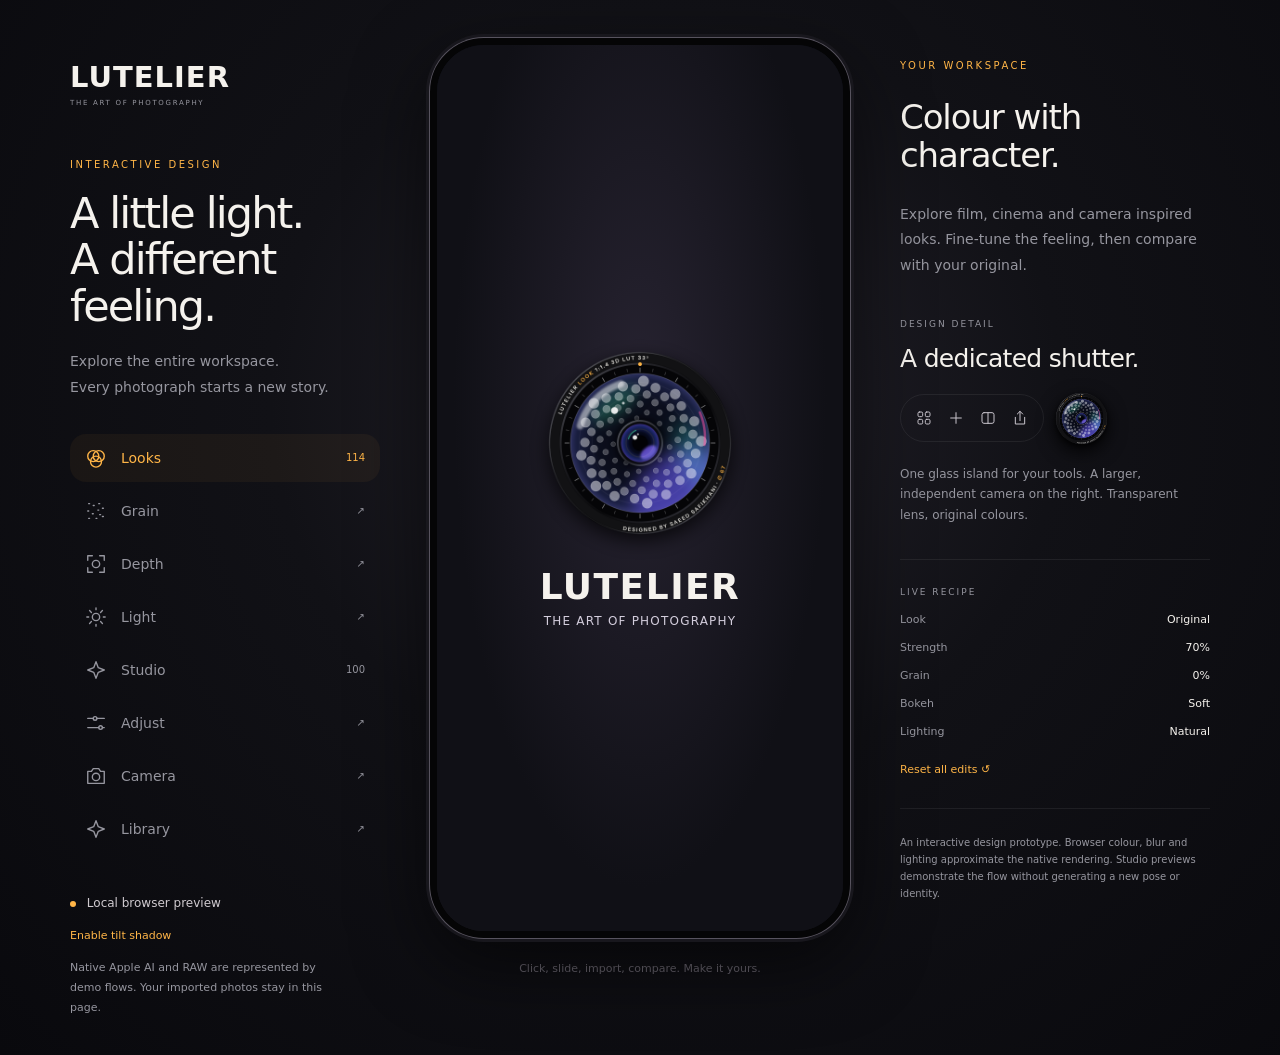
==== LutelierPreview/Lutelier-interactive.html @ 5f9df7eb "Refine glass editor controls and add advanced local depth workflow" ====
<!doctype html>
<html lang="en"><head><meta charset="utf-8"><meta name="viewport" content="width=device-width,initial-scale=1"><title>Lutelier · Interactive design</title><style>:root{color-scheme:dark;--amber:#ffb547;--ink:#0e0e13;--muted:#96969f;--phone-radius:54px;--screen-inset:16px;--island-radius:calc(var(--phone-radius) - var(--screen-inset))}*{box-sizing:border-box}body{margin:0;background:radial-gradient(ellipse at 52% 38%,#24222b 0,#111116 42%,#09090d 100%);color:#f5f2ed;font:14px 'DM Sans',-apple-system,BlinkMacSystemFont,sans-serif;min-height:100vh;display:grid;grid-template-columns:minmax(230px,1fr) 440px minmax(230px,1fr);gap:40px;padding:38px 5vw}button,input,select,textarea{font:inherit}button{cursor:pointer;color:inherit;border:0;background:none;-webkit-tap-highlight-color:transparent}button:focus-visible,input:focus-visible,textarea:focus-visible,select:focus-visible{outline:2px solid var(--amber);outline-offset:3px}button:hover{filter:brightness(1.2)}button:disabled{opacity:.35;cursor:not-allowed}svg{width:22px;height:22px;fill:none;stroke:currentColor;stroke-width:1.5;stroke-linecap:round;stroke-linejoin:round}.defs{position:absolute;width:0;height:0}.rail,.details{max-width:310px;padding-top:22px}.rail{justify-self:end;width:100%}.brand{display:flex;gap:12px;align-items:center;font:36px 'Instrument Serif',Georgia,serif}.brand img{width:52px;height:52px;border-radius:15px}.brand small{display:block;font:7px 'DM Sans',sans-serif;letter-spacing:2px;margin-top:5px;color:var(--muted)}.eyebrow{font-size:10px;letter-spacing:2.5px;color:var(--amber);margin-top:52px}.rail h1{font:48px/1.05 'Instrument Serif',Georgia,serif;margin:20px 0}.intro,.details>p:not(.eyebrow){color:var(--muted);line-height:1.8}.rail nav{display:grid;gap:5px;margin:34px 0}.rail nav button{text-align:left;display:flex;align-items:center;gap:14px;padding:13px 15px;border-radius:16px;color:var(--muted)}.rail nav button.active{color:var(--amber);background:#ffb5470d}.rail nav button span{margin-left:auto;font-size:10px}.rail-footer{font-size:12px;color:#d0cbd0;line-height:1.8;margin-top:40px}.rail-footer small{display:block;color:var(--muted);font-size:11px;margin-top:12px;max-width:260px}.dot{display:inline-block;width:6px;height:6px;background:var(--amber);border-radius:50%;margin-right:7px}main{display:flex;flex-direction:column;align-items:center}.phone{width:420px;height:900px;background:var(--ink);border:7px solid #050506;border-radius:var(--phone-radius);position:relative;overflow:hidden;box-shadow:0 0 0 1px #57535e,0 0 0 4px #18171d,0 24px 75px #0009}.status{height:48px;padding:12px 27px 0;display:flex;justify-content:space-between;font-size:12px;font-weight:600;position:relative;z-index:5;pointer-events:none}.dynamic-island{position:absolute;width:116px;height:28px;border-radius:22px;background:#000;left:50%;transform:translateX(-50%);top:9px}.editor{height:calc(100% - 48px);display:flex;flex-direction:column;gap:12px;padding:4px 16px 30px}header{display:flex;align-items:center;justify-content:space-between;height:47px;flex-shrink:0}.brand.small{font-size:25px;gap:8px}.brand.small img{width:34px;height:34px;border-radius:10px}.brand.small small{font-size:5.5px;letter-spacing:1.5px}.header-actions{display:flex;gap:3px}.header-actions button{padding:5px}.header-actions svg{width:18px}.photo{flex:1;min-height:230px;position:relative;border-radius:25px;overflow:hidden;background:#29272d;touch-action:none}.portrait{width:100%;height:100%;object-fit:cover;position:absolute;inset:0;transform-origin:50% 45%;pointer-events:none}#noise,#relight,#vignette{position:absolute;inset:0;pointer-events:none}#noise{filter:url(#grain-noise);opacity:0;mix-blend-mode:soft-light}#vignette{background:radial-gradient(ellipse,transparent 45%,#000);opacity:0}.photo-caption{position:absolute;bottom:12px;left:12px;right:12px;padding:10px 12px;background:#17171a77;backdrop-filter:blur(22px);border:1px solid #fff1;display:flex;justify-content:space-between;gap:8px;border-radius:30px;font-size:9px;pointer-events:none}.photo-caption span:first-child{color:#e0dbd5b0}.glass{background:linear-gradient(145deg,#fff0,#fff05),#232329b5;border:1px solid #ffffff18;box-shadow:inset 0 1px 0 #ffffff12,0 7px 24px #0002;backdrop-filter:blur(30px) saturate(1.2)}.inspector{height:246px;border-radius:27px;padding:12px;flex-shrink:0;overflow:hidden}.tabs{display:flex;gap:1px;overflow:auto;scrollbar-width:none;margin-bottom:12px}.tabs button{padding:9px 10px;border-radius:22px;font-size:11px;color:var(--muted);white-space:nowrap}.tabs button.active{background:#ffffff12;color:var(--amber)}.controls{height:179px;overflow:auto;scrollbar-width:thin;scrollbar-color:#ffffff22 transparent}.controls h3{font-size:14px;margin:2px 0 10px}.search-row{display:flex;align-items:center;gap:5px;margin-bottom:10px}.search-row svg{width:16px;color:var(--muted)}input[type=search]{min-width:0;border:0;background:none;color:white;width:100%;font-size:10px;outline:none}select{color:var(--amber);border:0;background:#26262d;border-radius:8px;padding:4px;font-size:10px;max-width:105px}.looks{display:flex;gap:9px;overflow:auto;padding:2px 2px 8px;scrollbar-width:none}.look{flex:0 0 76px;padding:0;text-align:left}.look img{width:76px;height:72px;object-fit:cover;border-radius:13px;border:2px solid transparent}.look.active img{border-color:var(--amber)}.look span{display:block;font-size:9px;white-space:nowrap;overflow:hidden;text-overflow:ellipsis;margin-top:3px}.look.active{color:var(--amber)}.range{margin:9px 0}.range label{font-size:10px;display:flex;justify-content:space-between;color:#ddd9de}.range output{color:var(--muted);font-variant-numeric:tabular-nums}input[type=range]{width:100%;height:4px;accent-color:var(--amber);cursor:pointer;margin:8px 0;background:transparent}.caption{font-size:10px;color:var(--muted);line-height:1.55}.pills{display:flex;gap:6px;overflow:auto;scrollbar-width:none;margin-bottom:9px}.pill{white-space:nowrap;font-size:10px;padding:8px 12px;border-radius:22px;background:#ffffff08;border:1px solid #ffffff10}.pill.active{background:var(--amber);color:#17121a;border-color:var(--amber)}.amber{background:linear-gradient(135deg,#ffc66a,var(--amber));color:#1d160d;border-radius:28px;padding:13px 18px;width:100%;font-weight:600;font-size:12px}.secondary{background:#ffffff08;border:1px solid #fff2;border-radius:22px;padding:10px 14px;font-size:11px}.text-button{color:var(--amber);padding:10px 0;font-size:11px}.toolbar{display:flex;align-items:center;gap:14px;height:68px;flex-shrink:0}.control-island{height:58px;border-radius:var(--island-radius);display:flex;align-items:center;justify-content:space-around;flex:1;padding:5px}.control-island button{width:47px;height:46px;border-radius:24px;display:grid;place-items:center;color:#d6d2d9}.control-island button.selected{color:var(--amber);background:#ffb54710}.camera-button{width:68px;height:68px;border-radius:22px;border:1px solid #ffffff22;position:relative;padding:0;overflow:hidden;box-shadow:0 0 22px #ffb54716;flex-shrink:0}.camera-button img,.mini-camera img{position:absolute;inset:0;width:100%;height:100%}.mono{filter:grayscale(1)}.gold{mask-image:radial-gradient(circle at 49% 49%,black 0,black 10%,transparent 18%);-webkit-mask-image:radial-gradient(circle at 49% 49%,black 0,black 10%,transparent 18%)}.home-indicator{position:absolute;bottom:8px;height:4px;width:125px;left:50%;transform:translateX(-50%);border-radius:5px;background:#eee;z-index:8;pointer-events:none}.under-phone{color:#68646e;font-size:11px;margin:24px 0}.details h2{font:34px 'Instrument Serif',Georgia,serif;line-height:1.1}.details .eyebrow{margin-top:0}.detail-card{padding:22px 0;border-bottom:1px solid #fff1}.detail-card>span{letter-spacing:2px;font-size:9px;color:var(--muted)}.detail-card h3{font:25px 'Instrument Serif',Georgia,serif;margin:14px 0}.detail-card p{font-size:12px;line-height:1.7;color:var(--muted)}.mini-toolbar{display:flex;align-items:center;gap:12px;margin:20px 0}.mini-island{border-radius:24px;background:#fff06;border:1px solid #fff1;padding:15px;color:#c8c4cc}.mini-camera{width:51px;height:51px;position:relative;overflow:hidden;border-radius:16px}.recipe-line{display:flex;justify-content:space-between;margin:15px 0;font-size:11px}.recipe-line span{color:var(--muted)}.fineprint{font-size:10px!important;line-height:1.7!important;margin-top:25px}#comparison{display:none;position:absolute;inset:0;pointer-events:none}#comparison span,#comparison b{position:absolute;top:15px;background:#0006;border-radius:14px;padding:6px 9px;font-size:8px;letter-spacing:1px;font-weight:400}#comparison span{left:12px}#comparison b{right:12px}.divider{position:absolute;top:0;bottom:0;left:50%;width:1px;background:#fff9}.divider i{position:absolute;top:48%;left:-14px;width:29px;height:29px;background:#2229;border:1px solid #fff7;border-radius:50%;text-align:center;line-height:27px;font-style:normal}#compare-range{display:none;position:absolute;inset:0;width:100%;height:100%;opacity:0;margin:0}#toast{position:absolute;z-index:30;bottom:112px;left:20px;right:20px;padding:14px 18px;border-radius:20px;background:#35313cf0;backdrop-filter:blur(25px);color:#eee;font-size:11px;line-height:1.6;text-align:center;box-shadow:0 5px 25px #0007;opacity:0;pointer-events:none;transition:opacity .2s}#toast.visible{opacity:1}#screen{position:absolute;inset:48px 0 0;z-index:6;background:var(--ink);padding:0 16px 30px;overflow:auto;scrollbar-width:none}#screen[hidden]{display:none}.screen-header{display:flex;justify-content:space-between;align-items:center;height:43px;flex-shrink:0}.screen-header span{font-size:9px;letter-spacing:1.5px;color:var(--muted)}.screen-header strong{font-size:16px;font-weight:500}.screen-header button{color:var(--amber);font-size:12px}.studio-heading{font:39px/1.02 'Instrument Serif',Georgia,serif;margin:22px 0 12px}.studio-search{display:flex;gap:12px;margin:20px 0 14px}.studio-search .glass{padding:13px;border-radius:26px;flex:1;display:flex;gap:8px}.studio-search svg{width:17px}.studio-search button{width:42px;height:42px;border-radius:50%;border:1px solid #fff2;background:#fff08;color:var(--amber)}.studio-panel{padding:14px;border-radius:27px;margin:17px 0}.selected-template{display:flex;gap:12px}.selected-template img{width:103px;height:139px;object-fit:cover;border-radius:16px}.selected-template h3{font:22px 'Instrument Serif',Georgia,serif;margin:5px 0 3px}.selected-template p{color:var(--amber);font-size:10px}.selected-template .secondary{padding:8px;font-size:9px;margin-top:5px}.brief{background:#0002;color:#bfbac4;border:1px solid #fff1;border-radius:14px;padding:10px;width:100%;height:73px;resize:vertical;font-size:10px;line-height:1.5;margin-top:12px}.toggles{display:grid;grid-template-columns:1fr 1fr;gap:10px;margin:12px 0 18px}.toggle{display:flex;align-items:center;gap:7px;font-size:11px}.toggle input{appearance:none;width:31px;height:18px;border-radius:20px;background:#55515b;position:relative;cursor:pointer;margin:0}.toggle input:before{content:'';width:14px;height:14px;background:white;border-radius:50%;position:absolute;top:2px;left:2px;transition:transform .2s}.toggle input:checked{background:var(--amber)}.toggle input:checked:before{transform:translateX(13px)}.grid{display:grid;grid-template-columns:repeat(3,1fr);gap:12px 8px}.template{padding:0;text-align:left}.template img{width:100%;height:139px;object-fit:cover;border-radius:15px;border:2px solid transparent}.template.active img{border-color:var(--amber)}.template strong{display:block;font-size:10px;font-weight:500;margin:5px 0}.template small{font-size:9px;color:var(--muted)}details{font-size:10px;color:var(--muted);line-height:1.6;margin-top:12px}summary{cursor:pointer}a{color:var(--amber)}.empty{padding:40px 20px;text-align:center;color:var(--muted);line-height:1.8}.result-photo{position:relative;height:480px;border-radius:24px;overflow:hidden;margin:20px 0}.result-photo img{position:absolute;width:100%;height:100%;object-fit:cover}.result-photo .after{clip-path:inset(0 0 0 50%);filter:sepia(.3) saturate(1.3) contrast(1.12)}.result-photo .divider{left:50%}.result-photo input{position:absolute;inset:0;width:100%;height:100%;opacity:0;margin:0}.two-buttons{display:flex;gap:10px;margin:17px 0}.two-buttons>*{flex:1}.camera-screen{background:#111!important;display:flex;flex-direction:column;gap:12px}.camera-feed{position:absolute;inset:0;z-index:-1;background:#000}.camera-feed img,.camera-feed video{width:100%;height:100%;object-fit:cover;opacity:.75}.camera-grid{position:absolute;inset:0;background:linear-gradient(to right,transparent 33%,#fff3 33%,#fff3 33.2%,transparent 33.2%,transparent 66%,#fff3 66%,#fff3 66.2%,transparent 66.2%),linear-gradient(to bottom,transparent 33%,#fff3 33%,#fff3 33.2%,transparent 33.2%,transparent 66%,#fff3 66%,#fff3 66.2%,transparent 66.2%);pointer-events:none}.camera-spacer{flex:1;min-height:120px}.camera-controls{padding:16px;border-radius:26px}.camera-controls .ranges{max-height:165px;overflow:auto}.histogram{height:28px;display:flex;align-items:end;gap:2px;margin-bottom:14px}.histogram i{flex:1;background:#ffb54799}.camera-screen .toggles{grid-template-columns:repeat(3,1fr)}.shutter-row{display:flex;align-items:center;justify-content:space-around;margin-bottom:10px;font-size:11px;letter-spacing:2px}.shutter{width:72px;height:72px;border:2px solid white;border-radius:50%;padding:5px}.shutter:after{content:'';display:block;width:100%;height:100%;border-radius:50%;background:#fff}.library-grid{margin-top:20px}.library-grid img{height:180px}.library-grid .template{position:relative}.library-grid button.remove{color:#ee918e;font-size:10px;margin:7px 0}.modal-menu{display:grid;gap:10px;padding:24px 0}.modal-menu button{text-align:left;padding:17px;border-radius:16px;background:#fff06}.assistant-input{width:100%;min-height:150px;border-radius:22px;padding:18px;background:#fff06;border:1px solid #fff1;color:white;margin:20px 0;font-size:13px;resize:vertical}.screen-heading{font:34px 'Instrument Serif',Georgia,serif;margin:24px 0 14px}.focus-ring{position:absolute;width:70px;height:70px;border:1px solid var(--amber);border-radius:12px;pointer-events:none}.pill-row-label{font-size:9px;color:var(--muted);letter-spacing:1.5px;margin:14px 0 9px}.credits{padding:12px 0;font-size:10px;line-height:1.7;color:var(--muted)}.motion-flash{animation:flash .4s}@keyframes flash{0%{opacity:.1}100%{opacity:1}}@media(max-width:1200px){body{gap:25px;padding:25px 3vw;grid-template-columns:1fr 420px 1fr}.rail h1{font-size:38px}.details h2{font-size:28px}}@media(max-width:1000px){body{grid-template-columns:1fr 420px}.details{display:none}.rail{max-width:240px}}@media(max-width:680px){body{display:block;padding:0;background:#0e0e13}.rail,.details,.under-phone{display:none}.phone{width:100%;max-width:440px;height:100dvh;min-height:700px;border:0;box-shadow:none;border-radius:0}.status{height:44px}.editor{height:calc(100% - 44px)}#screen{top:44px}.dynamic-island{display:none}.inspector{height:240px}.phone .control-island{border-radius:38px}}@media(prefers-reduced-motion:reduce){*{animation:none!important;transition:none!important}}

#bloom{position:absolute;inset:0;width:100%;height:100%;object-fit:cover;pointer-events:none;mix-blend-mode:screen;transform-origin:50% 45%;}

:root{--apple-font:-apple-system,BlinkMacSystemFont,"SF Pro Display","SF Pro Text",system-ui,sans-serif;--lens-shadow-x:0px;--lens-shadow-y:6px}
*{font-family:var(--apple-font)!important;scrollbar-width:none!important;-ms-overflow-style:none}
*::-webkit-scrollbar{display:none!important;width:0!important;height:0!important}
body{font-family:var(--apple-font);-webkit-font-smoothing:antialiased}
.brand{font-weight:600;letter-spacing:-1.3px}.brand.small{letter-spacing:-.9px}.brand small{letter-spacing:1.7px;font-weight:500}
.brand{font-weight:800;letter-spacing:1px;font-size:29px}.brand.small{font-weight:800;letter-spacing:.8px;font-size:22px}
.rail h1{font-size:43px;line-height:1.08;font-weight:500;letter-spacing:-1.9px}
.details h2,.screen-heading{font-weight:500;letter-spacing:-1.1px}.detail-card h3{font-weight:500;letter-spacing:-.7px}
.studio-heading{font-size:37px;font-weight:500;letter-spacing:-1.4px;line-height:1.07}
.selected-template h3{font-size:20px;font-weight:500;letter-spacing:-.6px}
.lens-mark{display:inline-block;position:relative;width:52px;height:52px;flex-shrink:0;border-radius:50%;filter:drop-shadow(var(--lens-shadow-x) var(--lens-shadow-y) 7px #000b)}
.brand .lens-mark img{width:100%;height:100%;border-radius:0;clip-path:circle(38% at 50% 50%);transform:scale(1.31);display:block}
.brand.small .lens-mark{width:34px;height:34px}
.lens-camera{background:transparent!important;border:0!important;border-radius:50%;box-shadow:none!important;overflow:visible;filter:drop-shadow(var(--lens-shadow-x) var(--lens-shadow-y) 9px #000d)}
.lens-camera img{clip-path:none;transform:scale(1.31);border-radius:0}
.lens-camera img.mono{filter:grayscale(1)}
.camera-button{touch-action:none;--camera-turn:0deg}
.camera-button img{transform:scale(1.31) rotate(var(--camera-turn));transition:transform .16s cubic-bezier(.2,.75,.25,1);pointer-events:none;user-select:none;-webkit-user-drag:none}
.camera-button.camera-pressed{--camera-turn:90deg}
.camera-tools{display:flex;justify-content:space-around;border-radius:28px;padding:4px;flex-shrink:0}.camera-tools button{width:48px;height:44px;position:relative;display:grid;place-items:center;border-radius:22px}.camera-tools button.active{color:var(--amber);background:#ffb54715}.camera-tools small{position:absolute;right:3px;bottom:2px;font-size:8px}.camera-screen .camera-feed{inset:auto;overflow:hidden;transition:width .22s,height .22s;opacity:1}.camera-screen .camera-controls[hidden]{display:none}.shutter-row>button:not(.shutter){width:94px;min-height:44px;letter-spacing:1px;font-weight:600;border-radius:22px;background:#ffffff0a}.camera-mode-button[aria-pressed=true]{color:var(--amber);background:#ffb54720!important}.ratio-menu{position:absolute;bottom:118px;right:16px;z-index:10;padding:8px;border-radius:22px;display:grid;gap:4px}.ratio-menu[hidden]{display:none}.ratio-menu button{padding:12px 20px;border-radius:16px}.ratio-menu button[aria-pressed=true]{color:var(--amber);background:#ffb54715}
.mini-island{display:flex;gap:16px;align-items:center}.mini-island svg{width:16px;height:16px}
.looks,.tabs,.pills{-webkit-overflow-scrolling:touch;overscroll-behavior-x:contain;touch-action:pan-x;cursor:grab}
.swiping{cursor:grabbing!important;user-select:none}.looks img{user-select:none;-webkit-user-drag:none}
.controls,#screen,.ranges{-webkit-overflow-scrolling:touch;overscroll-behavior-y:contain;touch-action:pan-y}
.symbol-label{display:flex;align-items:center;justify-content:center;gap:7px}.symbol-label svg{width:16px;height:16px;flex-shrink:0}
.tilt-control{display:flex;align-items:center;gap:8px;color:var(--amber);font-size:11px;margin-top:12px;padding:0}.tilt-control svg{width:16px}
#look-glass{position:absolute;inset:0;opacity:0;pointer-events:none;z-index:7;border-radius:inherit;overflow:hidden;background:transparent;transform-origin:50% 50%;box-shadow:0 14px 40px #0005;will-change:transform,opacity;isolation:isolate}
.incoming-look{position:absolute;inset:0;width:100%;height:100%;object-fit:cover;transform-origin:50% 45%;will-change:filter,opacity}
.cover-surface{position:absolute;inset:0;border-radius:inherit;border:1px solid #ffffff90;background:linear-gradient(118deg,#ffffff04 0%,#ffffff25 28%,#ffffff05 45%,#ffffff3a 49%,#ffffff02 57%,#c9e4ff12 100%);backdrop-filter:blur(1.5px) saturate(1.18);-webkit-backdrop-filter:blur(1.5px) saturate(1.18);box-shadow:inset 0 1px 0 #fff9,inset 2px 0 9px #ffffff20,inset -2px 0 8px #fff2;will-change:opacity}
.status-icons{display:flex;align-items:center;gap:5px}.status-icons svg{width:14px;height:12px;stroke-width:1.8}
@media(prefers-reduced-motion:reduce){.lens-mark,.lens-camera{filter:drop-shadow(0 6px 7px #000b)}#look-glass{display:none}}
@media(prefers-reduced-motion:reduce){.camera-button img{transition:none}}

.editor{position:relative;isolation:isolate}.toolbar{justify-content:center}.control-island{flex:0 0 auto;justify-content:flex-start;gap:4px;width:max-content}.control-island button{flex:none;width:44px}.inspector{height:auto;max-height:290px;display:flex;flex-direction:column;gap:10px}.controls{height:auto;max-height:215px;min-height:0}.tabs{flex-shrink:0}.photo{border-radius:calc(var(--phone-radius) - 23px);z-index:1;background:#101016}.photo-caption{z-index:50}.previous-look{z-index:6;pointer-events:none}.photo-backlight{position:absolute;left:16px;right:16px;width:calc(100% - 32px);object-fit:cover;opacity:.48;z-index:0;pointer-events:none;border-radius:38px;transform:scale(1.055);transition:filter .36s}.inspector,.toolbar,.editor header{z-index:2;position:relative}.depth-demo{position:absolute;inset:0;z-index:8;background:radial-gradient(ellipse at 50% 50%,#eee 8%,#888 35%,#333 70%);opacity:.92;pointer-events:none}.depth-demo[hidden],.depth-selection[hidden]{display:none}.depth-demo span{position:absolute;top:12px;left:12px;font-size:9px;color:#fff;background:#0009;padding:8px;border-radius:12px}.depth-selection{position:absolute;z-index:12;border:1.5px solid var(--amber);background:#ffb54715;pointer-events:none;border-radius:5px}.selecting-depth{cursor:crosshair}.photo .portrait,.photo #bloom{transform-origin:50% 45%}
.previous-look{position:absolute;inset:0;overflow:hidden;isolation:isolate}
.toolbar{justify-content:space-between;width:100%;gap:14px}.camera-button{margin-left:auto;flex:0 0 68px}
.phone{isolation:isolate}.screen-backdrop{position:absolute;inset:-70px;width:calc(100% + 140px);height:calc(100% + 140px);object-fit:cover;filter:blur(55px) saturate(1.25);opacity:.3;z-index:-1;pointer-events:none;transition:filter .36s}.editor{background:transparent}.status{position:relative;z-index:1}
.camera-button.lens-camera{filter:drop-shadow(var(--lens-shadow-x) var(--lens-shadow-y) 9px #000d) drop-shadow(0 0 0 #7462ff00);transition:filter .16s ease-out}
.camera-button.lens-camera.camera-pressed{filter:drop-shadow(0 0 0 #0000) drop-shadow(-7px 5px 13px #4bb4b3a0) drop-shadow(8px 6px 17px #7462ffb0) drop-shadow(0 11px 12px #a276ff70)}
.tabs,.control-island{position:relative;isolation:isolate}.tabs button,.control-island button{position:relative;z-index:1}.tabs button.active{background:transparent!important}.tabs{touch-action:none;cursor:pointer;overflow:hidden}.tool-glass-highlight{position:absolute;top:0;left:0;pointer-events:none;border-radius:28px;z-index:0;border:1px solid #ffffff38;background:linear-gradient(125deg,#ffffff25,#ffffff09 45%,#ffffff20);backdrop-filter:blur(18px) saturate(1.5);-webkit-backdrop-filter:blur(18px) saturate(1.5);box-shadow:inset 0 1px 1px #ffffff66,0 3px 12px #0002;transition:transform .22s cubic-bezier(.2,.8,.2,1),width .22s,height .22s,opacity .15s;opacity:0}.tool-glass-highlight.tracking{transition:width .1s,height .1s,opacity .1s;box-shadow:inset 0 1px 3px #ffffff99,0 5px 18px #0004;scale:1.06}
.launch-brand{position:absolute;inset:0;z-index:100;background:radial-gradient(ellipse at 50% 40%,#272331,#101016 65%);display:flex;flex-direction:column;align-items:center;justify-content:center;gap:18px;transition:opacity .4s ease;pointer-events:auto}.launch-brand img{width:190px;height:190px;object-fit:contain;transform:scale(1.25);margin-bottom:10px}.launch-brand strong{font-size:36px;font-weight:900;letter-spacing:1.5px}.launch-brand p{font-size:14px;letter-spacing:.7px;color:#d3cddc;margin:0}.launch-brand.leaving{opacity:0;pointer-events:none}
@media(prefers-reduced-motion:reduce){.tool-glass-highlight,.launch-brand,.camera-button.lens-camera{transition:none}.tool-glass-highlight.tracking{scale:1}}
.phone{overflow:clip}.screen-backdrop-frame{position:absolute;inset:0;z-index:-1;overflow:hidden;pointer-events:none}.screen-backdrop{left:-70px;top:-70px;z-index:auto}
.tabs{justify-content:space-between;gap:0}.tabs button{flex:1 0 0;min-width:0;padding-left:3px;padding-right:3px;font-weight:400}.tabs button.active{font-weight:750}.launch-brand{gap:10px}.launch-brand img{margin-bottom:18px}.launch-brand p{margin-top:-3px;font-size:12px;letter-spacing:1.2px}
.look-categories{margin:8px 0 12px;touch-action:pan-x}.look-categories .pill{flex:none}.strength-control{margin-top:20px;padding-bottom:4px}.strength-control input[type=range]{appearance:none;-webkit-appearance:none;height:12px;border-radius:12px;background:linear-gradient(90deg,#ffffff42,#ffffff17);border:1px solid #ffffff30;box-shadow:inset 0 1px 2px #ffffff38,0 3px 8px #0002}.strength-control input[type=range]::-webkit-slider-thumb{appearance:none;-webkit-appearance:none;width:30px;height:22px;border-radius:18px;border:1px solid #ffffffaa;background:linear-gradient(140deg,#ffffff90,#d9e5ff35);box-shadow:inset 0 1px 2px #fff,0 3px 10px #0005}.strength-control input[type=range]::-moz-range-thumb{width:30px;height:22px;border-radius:18px;border:1px solid #ffffffaa;background:#ffffff75;box-shadow:0 3px 10px #0005}.strength-control input[type=range]:active::-webkit-slider-thumb{box-shadow:inset 0 1px 3px #fff,0 0 14px #ffffff50}.controls:has(.strength-control){max-height:265px}.inspector:has(.strength-control){max-height:325px}
</style></head>
<body>
<svg class="defs" xmlns="http://www.w3.org/2000/svg"><defs><filter id="grain-noise"><feTurbulence type="fractalNoise" baseFrequency=".8" numOctaves="3" stitchTiles="stitch"/><feColorMatrix type="saturate" values="0"/></filter></defs></svg>
<aside class="rail"><div class="brand"><div>LUTELIER<small>THE ART OF PHOTOGRAPHY</small></div></div><p class="eyebrow">INTERACTIVE DESIGN</p><h1>A little light.<br>A different feeling.</h1><p class="intro">Explore the entire workspace.<br>Every photograph starts a new story.</p><nav id="desktop-nav"></nav><div class="rail-footer"><span class="dot"></span> Local browser preview<button class="tilt-control" data-action="enable-tilt">Enable tilt shadow</button><small>Native Apple AI and RAW are represented by demo flows. Your imported photos stay in this page.</small></div></aside>
<main><div class="phone" id="phone"><div class="status"><span>9:41</span><span class="dynamic-island"></span><span class="status-icons"><svg viewBox="0 0 24 18" aria-label="Signal"><path d="M3 16v-3m5 3V9m5 7V5m5 11V1"/></svg><svg viewBox="0 0 24 18" aria-label="Wi-Fi"><path d="M2 5c6-5 14-5 20 0M6 9c4-3 8-3 12 0m-8 4c1-1 3-1 4 0"/></svg><svg viewBox="0 0 24 18" aria-label="Battery"><rect x="2" y="3" width="18" height="12" rx="3"/><path d="M23 7v4M6 7h10v4H6Z"/></svg></span></div><div class="editor" id="editor"><header><div class="brand small"><div>LUTELIER<small>THE ART OF PHOTOGRAPHY</small></div></div><div class="header-actions"><button data-action="undo" aria-label="Undo"></button><button data-action="redo" aria-label="Redo"></button><button data-action="menu" aria-label="More options"></button></div></header><div class="photo" id="photo"><img id="base" class="portrait" alt="Original photograph"><img id="edited" class="portrait" alt="Edited photograph"><div id="relight"></div><div id="noise"></div><div id="vignette"></div><div id="comparison"><span>BEFORE</span><b>AFTER</b><div class="divider"><i>↔</i></div></div><input id="compare-range" aria-label="Before and after divider" type="range" min="0" max="100" value="50"><div class="photo-caption"><span id="photo-hint">Scroll to zoom · drag to explore</span><span id="look-name">Original</span></div></div><section class="inspector glass"><div class="tabs" id="tabs"></div><div class="controls" id="controls"></div></section><footer class="toolbar"><div class="control-island glass"><button data-action="library" aria-label="Photo library"></button><button data-action="import" aria-label="Import photo"></button><button data-action="compare" aria-label="Compare before and after"></button><button data-action="export" aria-label="Export photograph"></button></div><button class="camera-button" data-action="camera" aria-label="Open pro camera"><img src="[data-uri]" alt=""></button></footer></div><section id="screen" hidden></section><div class="home-indicator"></div><div id="toast" role="status" aria-live="polite"></div></div><p class="under-phone">Click, slide, import, compare. Make it yours.</p></main>
<aside class="details"><p class="eyebrow">YOUR WORKSPACE</p><h2 id="detail-title">Colour with character.</h2><p id="detail-copy">Explore film, cinema and camera inspired looks. Fine-tune the feeling, then compare with your original.</p><div class="detail-card"><span>DESIGN DETAIL</span><h3>A dedicated shutter.</h3><div class="mini-toolbar"><div class="mini-island"><svg viewBox="0 0 24 24"><rect x="3" y="3" width="7" height="7" rx="2"/><rect x="14" y="3" width="7" height="7" rx="2"/><rect x="3" y="14" width="7" height="7" rx="2"/><rect x="14" y="14" width="7" height="7" rx="2"/></svg><svg viewBox="0 0 24 24"><path d="M12 4v16M4 12h16"/></svg><svg viewBox="0 0 24 24"><rect x="3" y="4" width="18" height="16" rx="3"/><path d="M12 4v16"/></svg><svg viewBox="0 0 24 24"><path d="M12 16V2m-4 4 4-4 4 4M5 11v10h14V11"/></svg></div><div class="mini-camera"><img src="[data-uri]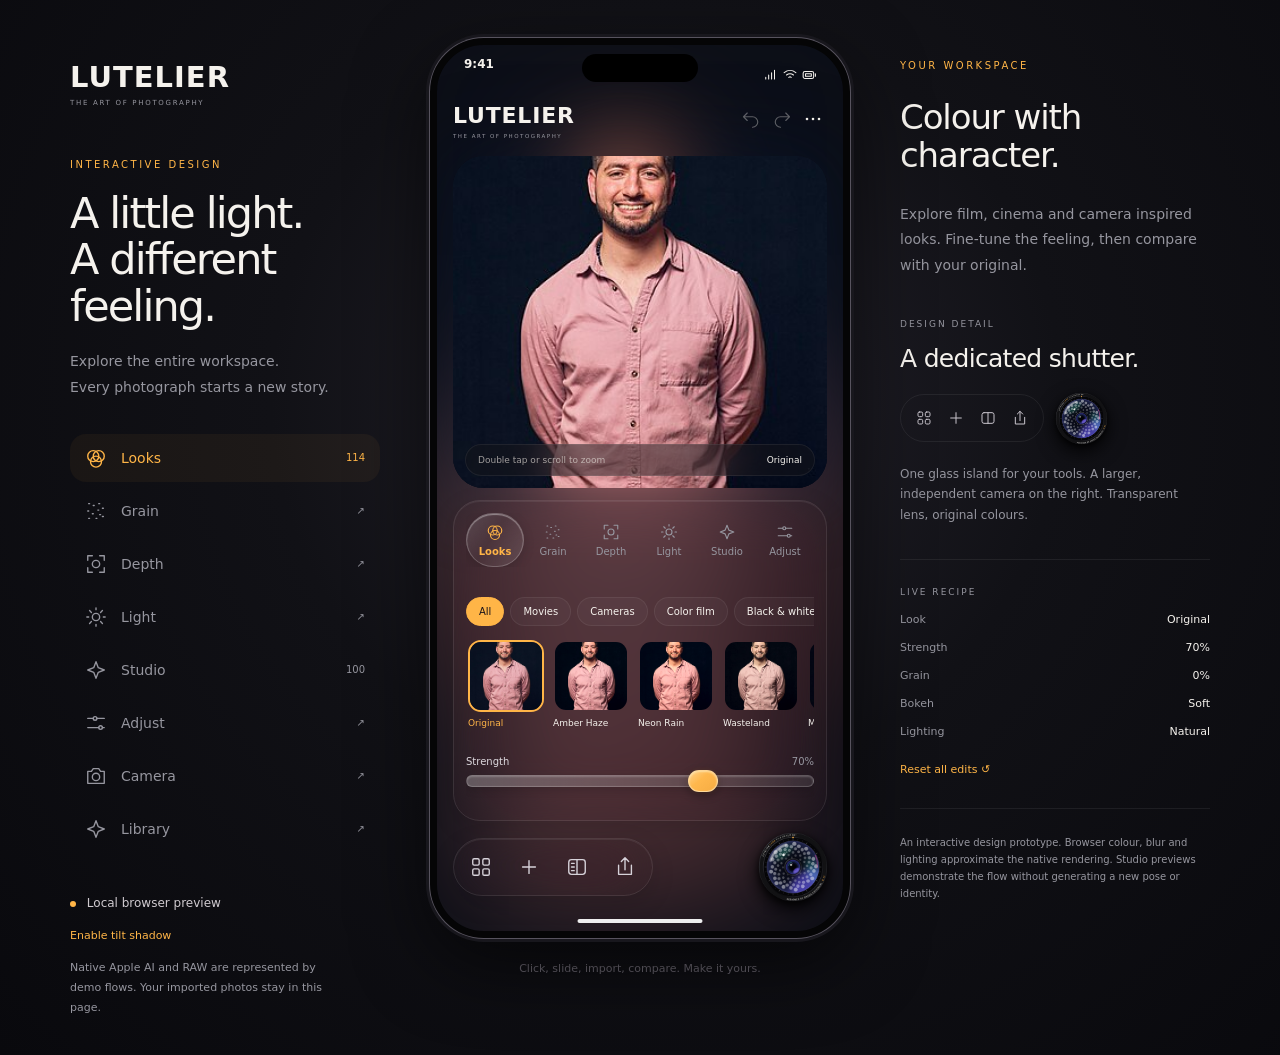
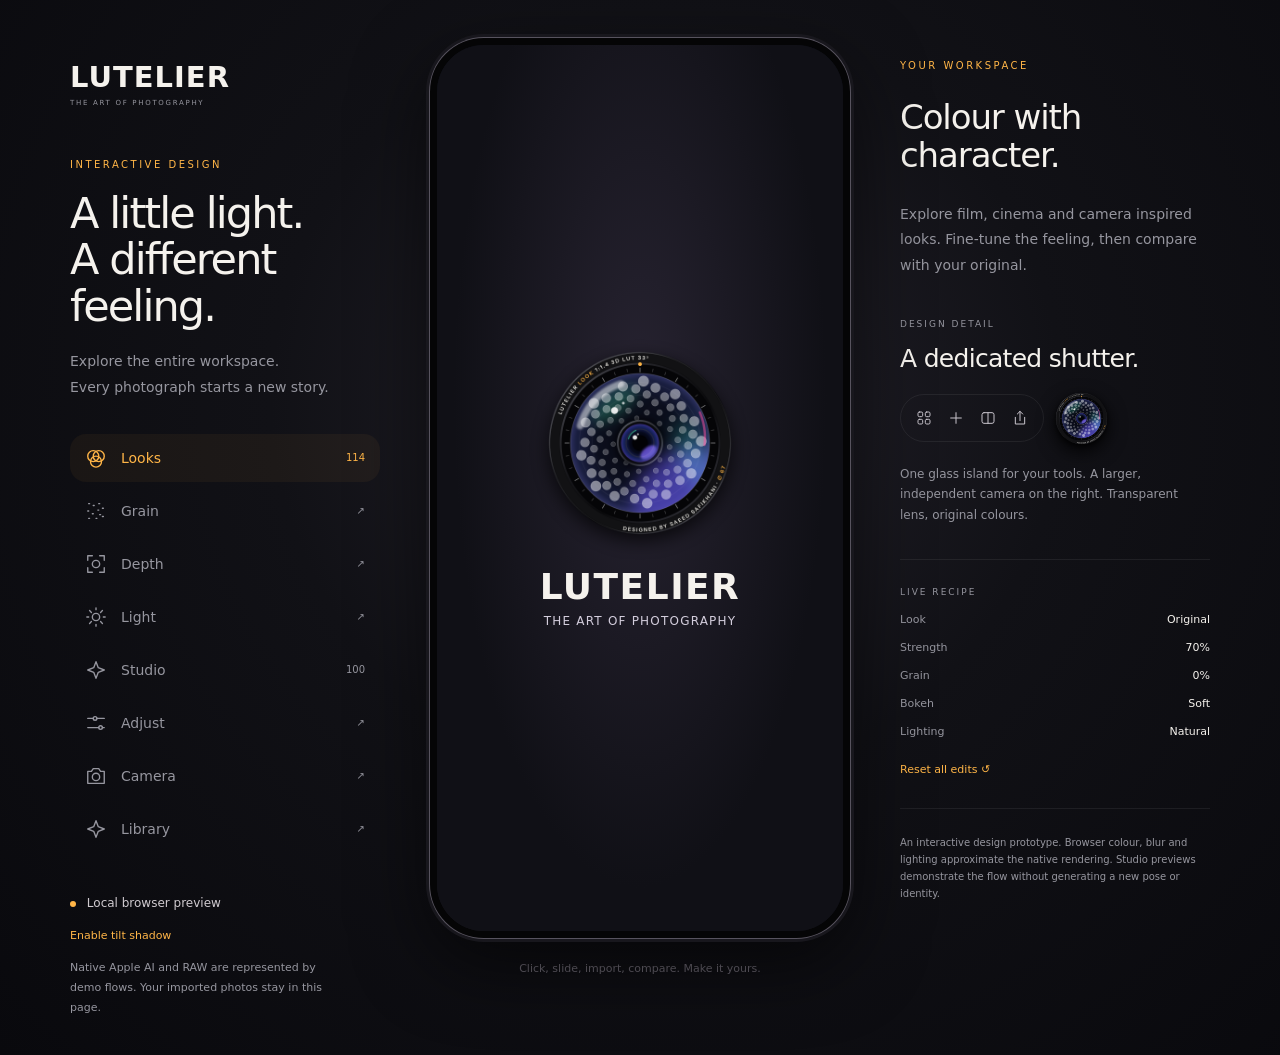
